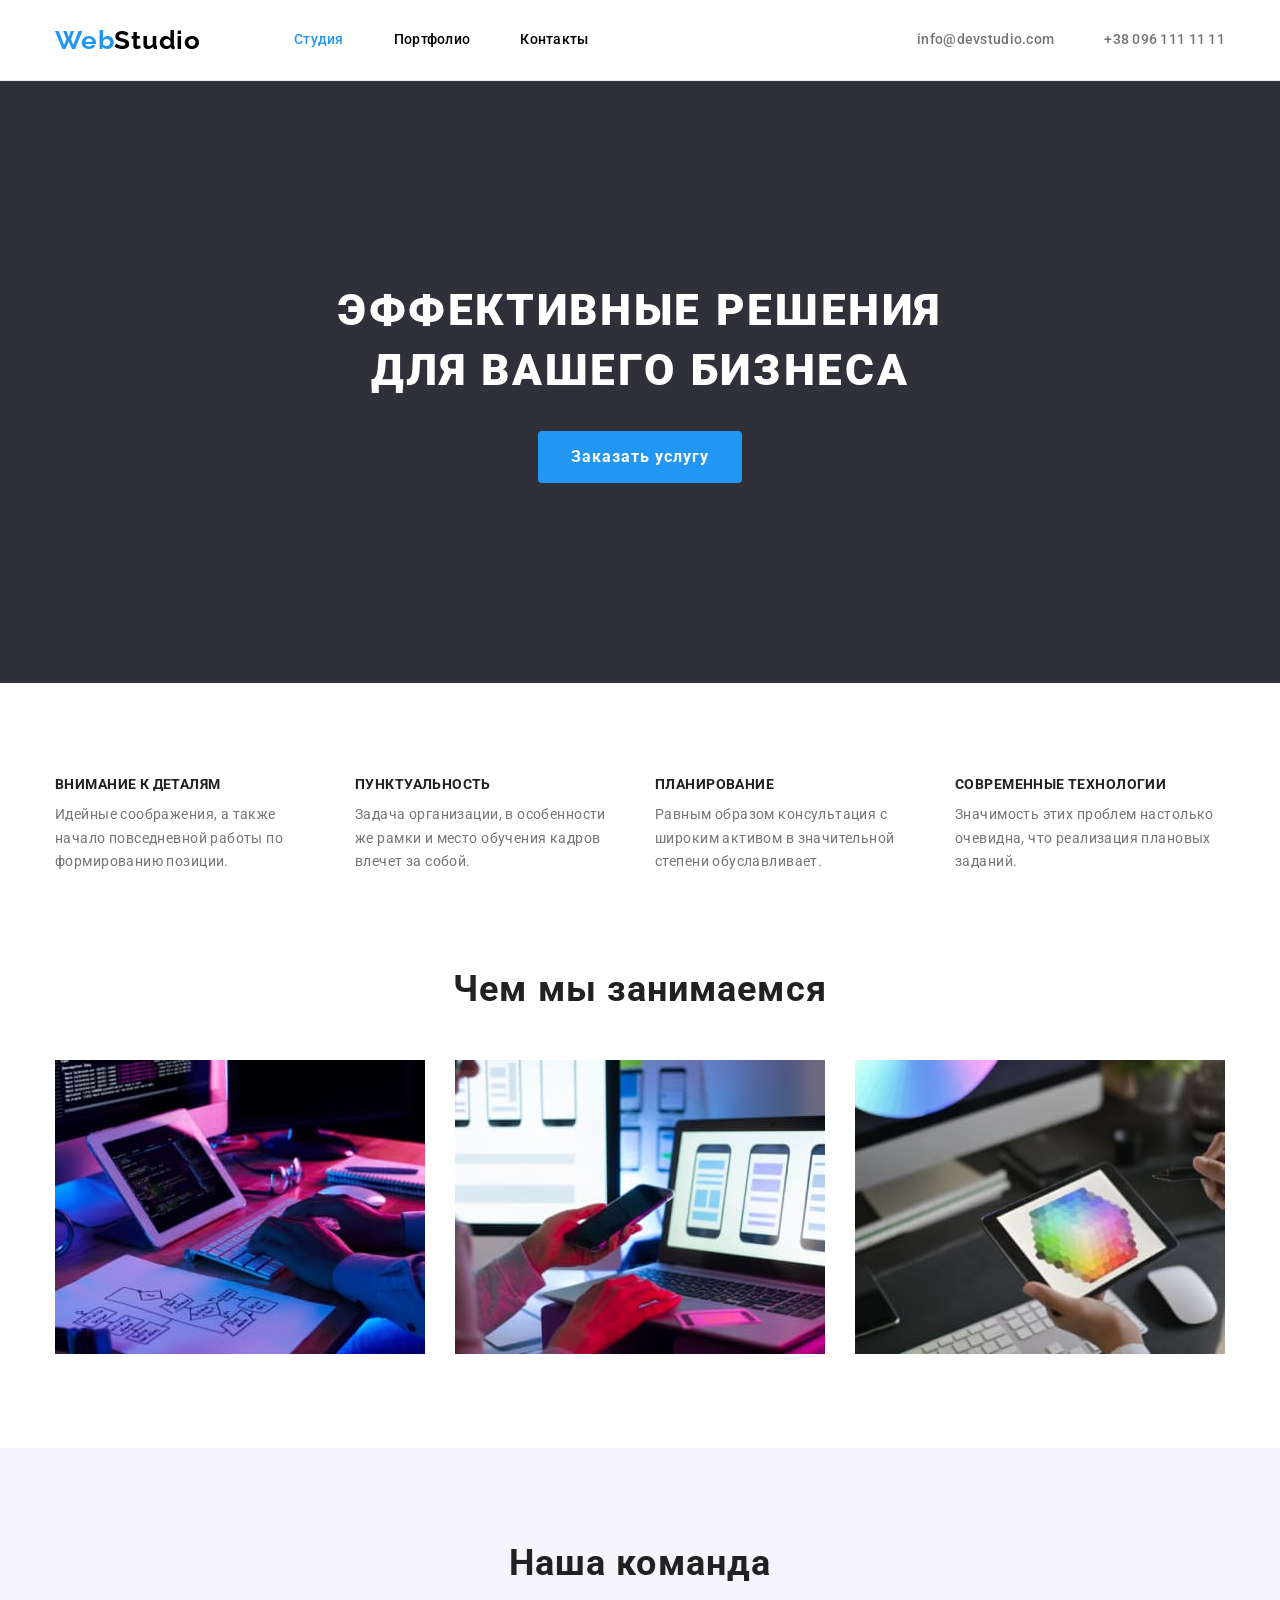
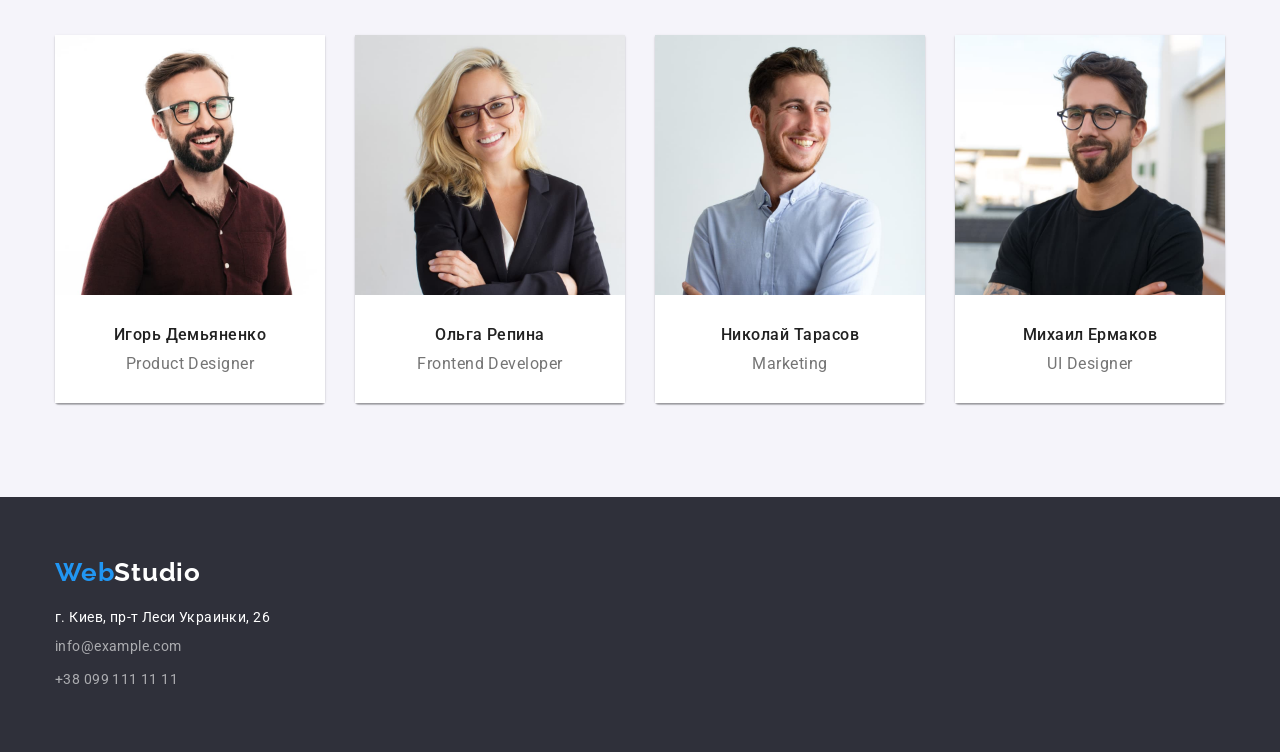
==== index.html @ 7be1dba1 "Добавлены файлы из третьего ДЗ" ====
<!DOCTYPE html>
<html lang="ru">
  <head>
    <meta charset="UTF-8" />
    <meta http-equiv="X-UA-Compatible" content="IE=edge" />
    <meta name="viewport" content="width=device-width, initial-scale=1.0" />
    <link
      href="https://fonts.googleapis.com/css2?family=Raleway:wght@700&family=Roboto:wght@400;500;700;900&display=swap"
      rel="stylesheet"
    />
    <link
      rel="stylesheet"
      href="https://cdnjs.cloudflare.com/ajax/libs/modern-normalize/1.1.0/modern-normalize.min.css"
      integrity="sha512-wpPYUAdjBVSE4KJnH1VR1HeZfpl1ub8YT/NKx4PuQ5NmX2tKuGu6U/JRp5y+Y8XG2tV+wKQpNHVUX03MfMFn9Q=="
      crossorigin="anonymous"
      referrerpolicy="no-referrer"
    />
    <link rel="stylesheet" href="./css/styles.css" />
    <title>Студия</title>
  </head>
  <body>
    <!-- Шапка сайта -->
    <header class="header">
      <div class="container nav">
        <nav class="header-nav nav">
          <a href="./index.html" class="logo link"
            >Web<span class="logo-header">Studio</span></a
          >
          <ul class="header-list list">
            <li class="header-item">
              <a href="./index.html" class="header-link link current">Студия</a>
            </li>
            <li class="header-item">
              <a href="./portfolio.html" class="header-link link">Портфолио</a>
            </li>
            <li class="header-item">
              <a href="" class="header-link link">Контакты</a>
            </li>
          </ul>
        </nav>
        <ul class="contact-list list">
          <li class="header-item">
            <a class="contact-link link" href="mailto:info@devstudio.com"
              >info@devstudio.com</a
            >
          </li>
          <li class="header-item">
            <a class="contact-link link" href="tel:+380961111111"
              >+38 096 111 11 11</a
            >
          </li>
        </ul>
      </div>
    </header>

    <!-- Основная часть сайта -->
    <main>
      <!-- Секция "герой" -->
      <section class="hero">
        <div class="container">
          <h1 class="hero-title">
            Эффективные решения <br />для вашего бизнеса
          </h1>
          <button type="button" class="hero-btn btn">Заказать услугу</button>
        </div>
      </section>

      <!-- Секция "особенности" -->
      <section class="features section">
        <div class="container">
          <h2 class="visually-hidden">Особенности вебстудии</h2>
          <ul class="features-list list">
            <li class="features-item">
              <h3 class="features-item-title">Внимание к деталям</h3>
              <p class="features-text">
                Идейные соображения, а также начало повседневной работы по
                формированию позиции.
              </p>
            </li>
            <li class="features-item">
              <h3 class="features-item-title">Пунктуальность</h3>
              <p class="features-text">
                Задача организации, в особенности же рамки и место обучения
                кадров влечет за собой.
              </p>
            </li>
            <li class="features-item">
              <h3 class="features-item-title">Планирование</h3>
              <p class="features-text">
                Равным образом консультация с широким активом в значительной
                степени обуславливает.
              </p>
            </li>
            <li class="features-item">
              <h3 class="features-item-title">Современные технологии</h3>
              <p class="features-text">
                Значимость этих проблем настолько очевидна, что реализация
                плановых заданий.
              </p>
            </li>
          </ul>
        </div>
      </section>

      <!-- Секция "Чем мы занимаемся" -->
      <section class="about section">
        <div class="container">
          <h2 class="about-title">Чем мы занимаемся</h2>
          <ul class="about-list list">
            <li class="about-item">
              <img
                src="./images/image1.jpg"
                alt="процесс разработки"
                width="370"
                height="294"
              />
            </li>
            <li class="about-item">
              <img
                src="./images/image2.jpg"
                alt="разработка мобильного приложения"
                width="370"
                height="294"
              />
            </li>
            <li class="about-item">
              <img
                src="./images/image3.jpg"
                alt="подбор цвета для веб дизайна"
                width="370"
                height="294"
              />
            </li>
          </ul>
        </div>
      </section>

      <!-- Секция "Наша команда" -->
      <section class="team section">
        <div class="container">
          <h2 class="team-header">Наша команда</h2>
          <ul class="team-list list">
            <li class="team-item">
              <img
                src="./images/photo1.jpg"
                alt="фото Игоря Демьяненко"
                width="270"
                height="260"
                class="image"
              />
              <div class="team-card">
                <h3 class="team-title">Игорь Демьяненко</h3>
                <p lang="en" class="team-text">Product Designer</p>
              </div>
            </li>
            <li class="team-item">
              <img
                src="./images/photo2.jpg"
                alt="фото Ольги Репиной"
                width="270"
                height="260"
                class="image"
              />
              <div class="team-card">
                <h3 class="team-title">Ольга Репина</h3>
                <p lang="en" class="team-text">Frontend Developer</p>
              </div>
            </li>
            <li class="team-item">
              <img
                src="./images/photo3.jpg"
                alt="фото Николая Тарасова"
                width="270"
                height="260"
                class="image"
              />
              <div class="team-card">
                <h3 class="team-title">Николай Тарасов</h3>
                <p lang="en" class="team-text">Marketing</p>
              </div>
            </li>
            <li class="team-item">
              <img
                src="./images/photo4.jpg"
                alt="фото Михаила Ермакова"
                width="270"
                height="260"
                class="image"
              />
              <div class="team-card">
                <h3 class="team-title">Михаил Ермаков</h3>
                <p lang="en" class="team-text">UI Designer</p>
              </div>
            </li>
          </ul>
        </div>
      </section>
    </main>

    <!-- Подвал сайта -->
    <footer class="footer">
      <div class="container">
        <a href="./index.html" class="logo link"
          >Web<span class="logo-footer">Studio</span></a
        >
        <address class="footer-address">
          <ul class="address-list list">
            <li class="address-item">
              <a
                href="https://goo.gl/maps/TXbuBhdWPS78tGni8"
                target="_blank"
                rel="noreferrer noopener"
                class="address-link link"
              >
                г. Киев, пр-т Леси Украинки, 26
              </a>
            </li>
            <li class="address-item">
              <a
                href="mailto:info@example.com"
                class="address-contact-link link"
                >info@example.com</a
              >
            </li>
            <li class="address-item">
              <a href="tel:+380991111111" class="address-contact-link link"
                >+38 099 111 11 11</a
              >
            </li>
          </ul>
        </address>
      </div>
    </footer>
  </body>
</html>
---- css/styles.css ----
:root {
  --main-title-color: #212121;
  --accent-color: #2196f3;
  --logo-header-color: #000000;
  --main-text-color: #757575;
  --hero-title-color: #ffffff;
  --hero-section-bgc: #2f303a;
  --team-section-bgc: #f5f4fa;
  --footer-bgc: #2f303a;
  --logo-footer-color: #ffffff;
  --team-card-bg-color: #ffffff;
}

/* Утилиты */
body {
  font-family: Roboto, sans-serif;
  color: var(--main-color-title);
}

address {
  font-style: normal;
}

h1,
h2,
h3,
h4,
h5,
h6,
p {
  margin: 0;
}

ul,
ol {
  margin: 0;
  padding-left: 0;
}

img {
  display: block;
}

.container {
  width: 1200px;
  padding-left: 15px;
  padding-right: 15px;
  margin: 0 auto;
}

.section {
  padding-top: 94px;
  padding-bottom: 94px;
}

.link {
  text-decoration: none;
}

.list {
  list-style: none;
}

.btn {
  cursor: pointer;
}

/* Header */

.header {
  border-bottom: 1px solid #ececec;
}

.nav {
  display: flex;
  align-items: center;
}

.logo {
  color: var(--accent-color);
  font-family: Raleway, sans-serif;
  font-weight: 700;
  font-size: 26px;
  line-height: 1.19;
  letter-spacing: 0.03em;
}

.logo-header {
  color: var(--logo-header-color);
}

.header-list {
  display: flex;
  margin-left: 93px;
}

.header-item:not(:last-child) {
  margin-right: 50px;
}

.header-link {
  display: block;
  padding-bottom: 32px;
  padding-top: 32px;

  font-weight: 500;
  font-size: 14px;
  line-height: 1.14;
  letter-spacing: 0.02em;
  color: var(--main-color-title);
}

.header-link.current {
  color: var(--accent-color);
}

.header-link:hover,
.header-link:focus {
  color: var(--accent-color);
}

.contact-list {
  display: flex;
  margin-left: auto;
}

.contact-link {
  display: block;
  padding-bottom: 32px;
  padding-top: 32px;

  color: var(--main-text-color);
  font-weight: 500;
  font-size: 14px;
  line-height: 1.14;
  letter-spacing: 0.02em;
}

.contact-link:hover,
.contact-link:focus {
  color: var(--accent-color);
}

/* Hero */

.hero {
  padding-top: 200px;
  padding-bottom: 200px;
  text-align: center;
  background-color: var(--hero-section-bgc);
}

.hero-title {
  margin-bottom: 30px;
  font-weight: 900;
  font-size: 44px;
  line-height: 1.36;
  letter-spacing: 0.06em;
  text-transform: uppercase;
  color: var(--hero-title-color);
}

.hero-btn {
  display: inline-block;
  border: 1px solid transparent;
  border-radius: 4px;
  padding: 10px 32px;
  min-width: 200px;

  font-family: inherit;
  font-weight: 700;
  font-size: 16px;
  line-height: 1.875;
  letter-spacing: 0.06em;
  color: var(--hero-title-color);
  background-color: var(--accent-color);
}

.hero-btn:hover {
  color: var(--hero-title-color);
  background-color: #248be0;
}

/* Features */

.visually-hidden {
  position: absolute;
  width: 1px;
  height: 1px;
  margin: -1px;
  border: 0;
  padding: 0;

  white-space: nowrap;
  clip-path: inset(100%);
  clip: rect(0 0 0 0);
  overflow: hidden;
}
.features-list {
  display: flex;
  flex-wrap: wrap;
}

.features-item {
  width: 270px;
}

.features-item:not(:last-child) {
  margin-right: 30px;
}

.features-item-title {
  font-size: 14px;
  line-height: 1.14;
  letter-spacing: 0.03em;
  text-transform: uppercase;
  color: var(--main-title-color);
  margin-bottom: 10px;
}

.features-text {
  font-size: 14px;
  line-height: 1.71;
  letter-spacing: 0.03em;
  color: var(--main-text-color);
}

/* About */
.about {
  padding-top: 0;
}

.about-title {
  margin-bottom: 50px;

  font-size: 36px;
  line-height: 1.17;
  text-align: center;
  letter-spacing: 0.03em;
  color: var(--main-title-color);
}

.about-list {
  display: flex;
  flex-wrap: wrap;
}

.about-item {
  width: calc((100% - 60px) / 3);
  margin-right: 30px;
}

.about-item:nth-child(3n) {
  margin-right: 0;
}

/* Team */

.team {
  background-color: var(--team-section-bgc);
}

.team-header {
  margin-bottom: 50px;

  font-size: 36px;
  line-height: 1.17;
  text-align: center;
  letter-spacing: 0.03em;
  color: var(--main-title-color);
}

.team-list {
  display: flex;
  flex-wrap: wrap;
}

.team-item {
  width: calc((100% - 90px) / 4);
  margin-right: 30px;
  box-shadow: 0px 1px 3px rgb(0 0 0 / 12%), 0px 1px 1px rgb(0 0 0 / 14%),
    0px 2px 1px rgb(0 0 0 / 20%);
  border-radius: 0px 0px 4px 4px;
}

.team-item:nth-child(4n) {
  margin-right: 0;
}
.image {
  display: block;
  max-width: 100%;
}
.team-card {
  margin: 0;
  padding: 30px;
  text-align: center;
  background-color: var(--team-card-bg-color);
}

.team-title {
  margin-bottom: 10px;
  font-weight: 500;
  font-size: 16px;
  line-height: 1.19;
  text-align: center;
  letter-spacing: 0.03em;
  color: var(--main-title-color);
}

.team-text {
  font-size: 16px;
  line-height: 1.19;
  text-align: center;
  letter-spacing: 0.03em;
  color: var(--main-text-color);
}

/* Footer */

.footer {
  background-color: var(--footer-bgc);
  padding-top: 60px;
  padding-bottom: 60px;
}

.logo-footer {
  color: var(--logo-footer-color);
}

.container > .logo {
  display: block;
  margin-bottom: 20px;
}

.address-item .address-link {
  margin-bottom: 9px;
  font-size: 14px;
  line-height: 1.71px;
  letter-spacing: 0.03em;
  color: var(--hero-title-color);
}

.address-item:nth-child(3n) {
  margin-bottom: 0;
}

.address-link:hover,
.address-link:focus {
  color: var(--accent-color);
}

.address-contact-link {
  margin-bottom: 9px;
  font-size: 14px;
  line-height: 1.71;
  letter-spacing: 0.03em;
  color: rgba(255, 255, 255, 0.6);
}

.address-contact-link:hover,
.address-contact-link:focus {
  color: var(--accent-color);
}

.address-item {
  margin-bottom: 9px;
}

/* Portfolio Page */

.portfolio-btns {
  display: flex;
  justify-content: center;
  margin-bottom: 50px;
}

.portfolio-list {
  display: flex;
  flex-wrap: wrap;
}

.portfolio-item {
  width: calc((100% - 60px) / 3);
  margin-right: 30px;
  margin-bottom: 30px;
}

.portfolio-item:nth-child(3n) {
  margin-right: 0;
}

.portfolio-item:nth-last-child(-n + 3) {
  margin-bottom: 0;
}

.portfolio-btn-item {
  border-radius: 4px;
}

.portfolio-btn-item:not(:last-child) {
  margin-right: 8px;
}

.portfolio-btn {
  display: inline-block;
  border: none;
  padding: 10px 32px;
  min-width: 73px;
  border-radius: 4px;

  font-family: inherit;
  font-weight: 500;
  font-size: 16px;
  line-height: 1.63;
  text-align: center;
  letter-spacing: 0.03em;
  color: #212121;
  background-color: #f5f4f2;
}

.portfolio-btn:hover,
.portfolio-btn:focus {
  color: var(--hero-title-color);
  background-color: var(--accent-color);
}

.card-text {
  padding: 20px 24px;
  border: 1px solid #eeeeee;
}
.portfolio-title {
  margin-bottom: 4px;
  font-size: 18px;
  line-height: 2;
  letter-spacing: 0.06em;
  color: var(--main-title-color);
}

.portfolio-text {
  font-size: 16px;
  line-height: 1.86;
  letter-spacing: 0.03em;
  color: var(--main-text-color);
}

.btn-current {
  color: var(--hero-title-color);
  background-color: var(--accent-color);
}
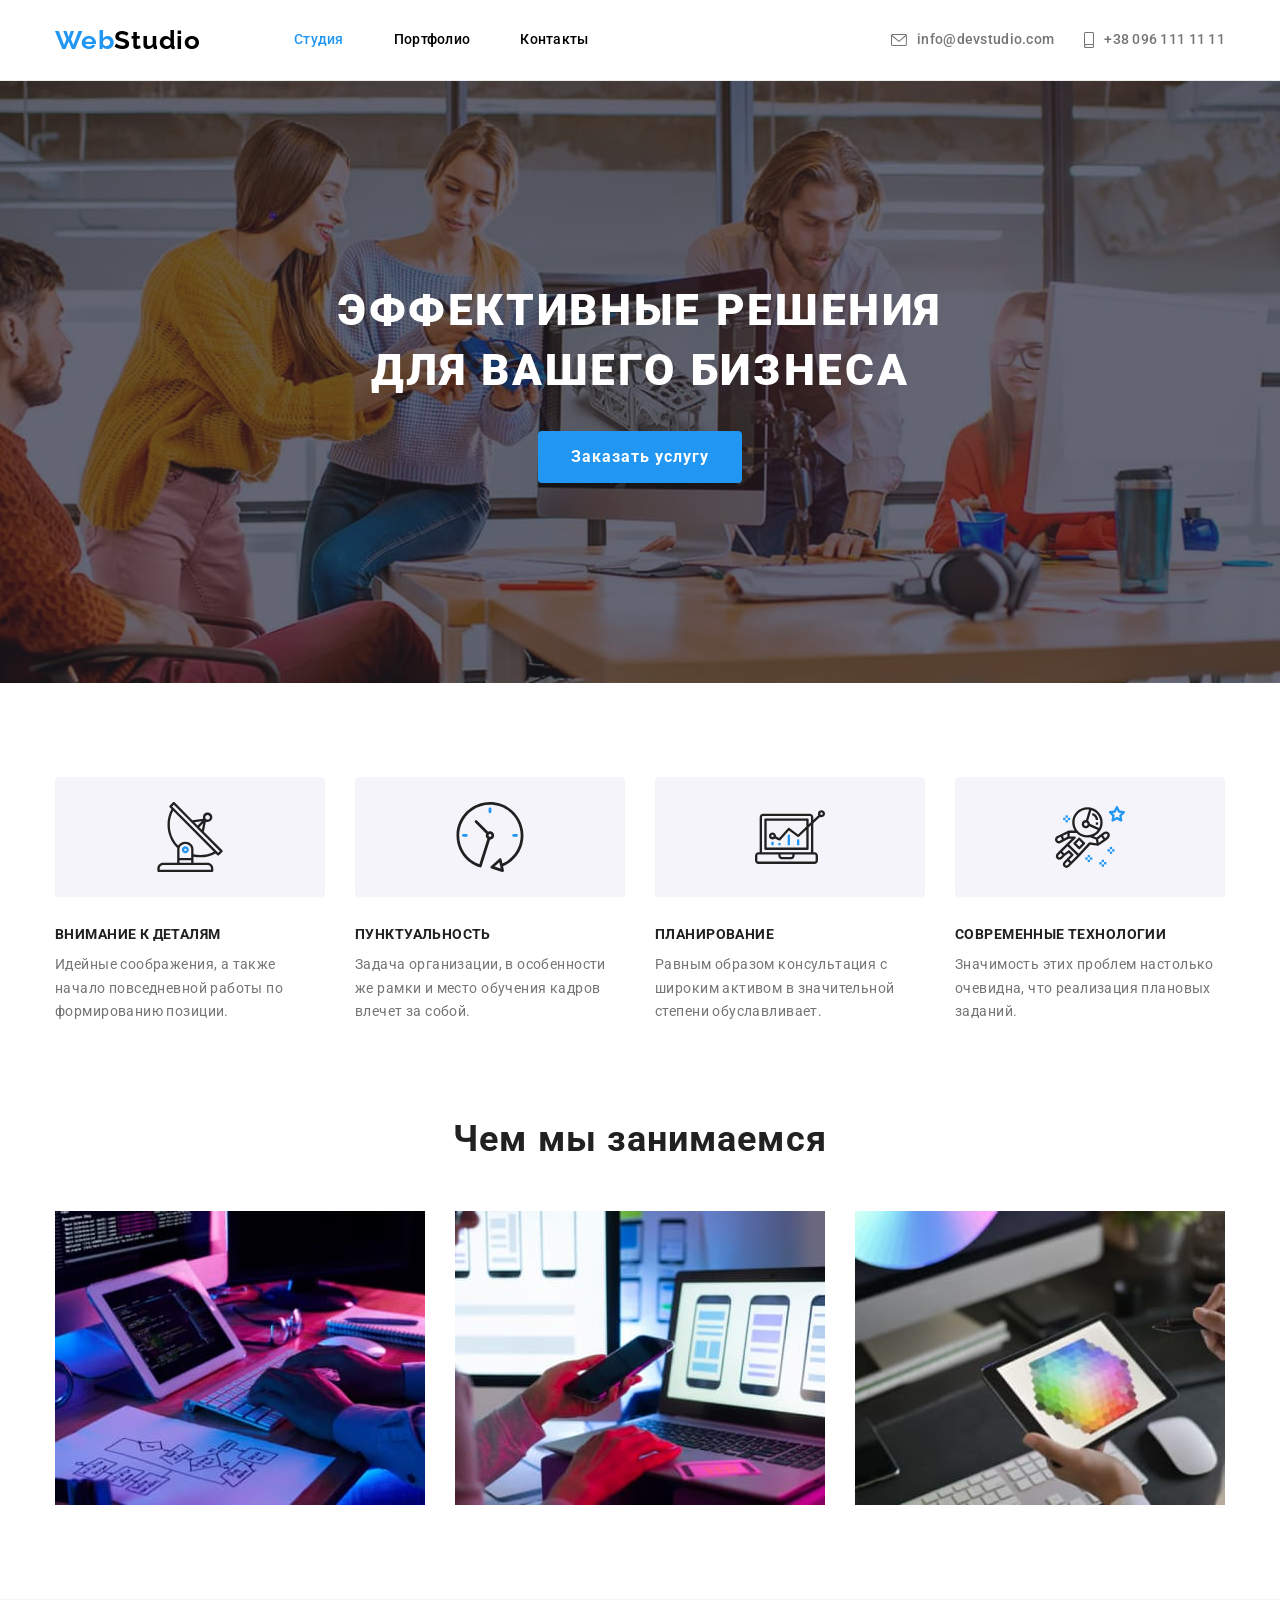
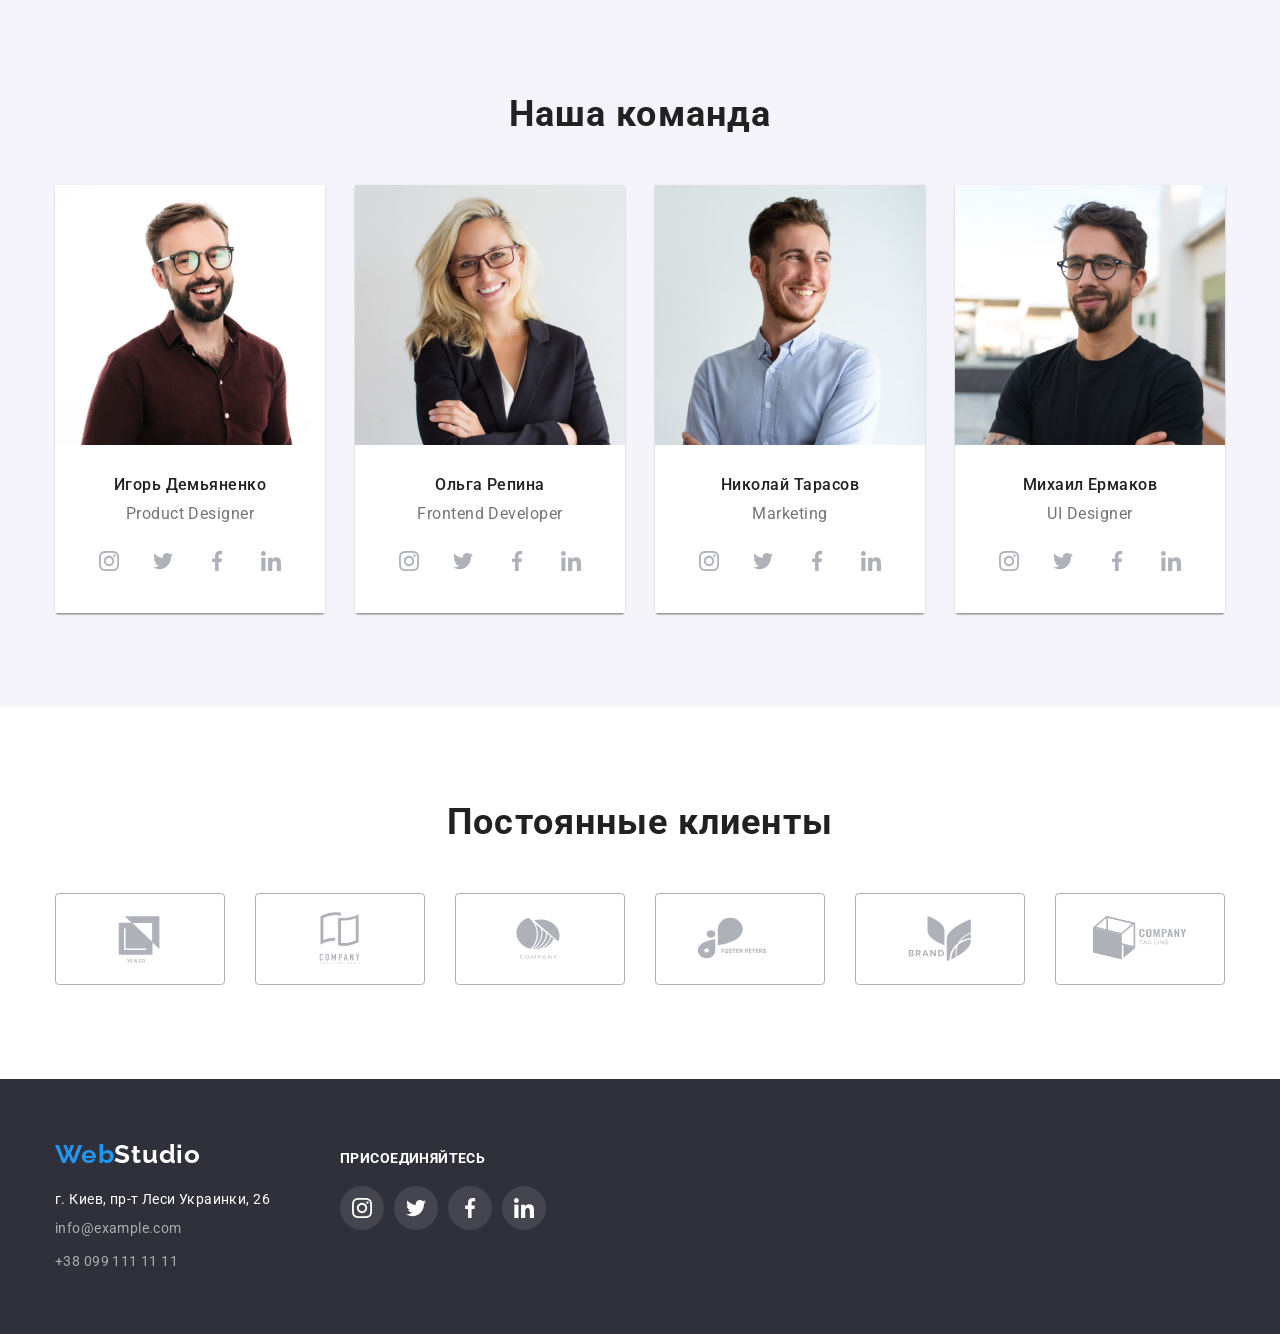
==== commit dca6dcf7: "Добавлены декоративные элементы" ====
--- a/index.html
+++ b/index.html
@@ -39,15 +39,21 @@
           </ul>
         </nav>
         <ul class="contact-list list">
-          <li class="header-item">
-            <a class="contact-link link" href="mailto:info@devstudio.com"
-              >info@devstudio.com</a
-            >
-          </li>
-          <li class="header-item">
-            <a class="contact-link link" href="tel:+380961111111"
-              >+38 096 111 11 11</a
-            >
+          <li class="contact-item">
+            <a href="mailto:info@devstudio.com" class="contact-link link">
+              <svg class="contact-icon" width="16" height="12">
+                <use href="./images/symbol-defs.svg#icon-mail"></use>
+              </svg>
+              info@devstudio.com
+            </a>
+          </li>
+          <li class="contact-item">
+            <a href="tel:+380961111111" class="contact-link link">
+              <svg class="contact-icon" width="10" height="16">
+                <use href="./images/symbol-defs.svg#icon-smartphone"></use>
+              </svg>
+              +38 096 111 11 11
+            </a>
           </li>
         </ul>
       </div>
@@ -71,6 +77,11 @@
           <h2 class="visually-hidden">Особенности вебстудии</h2>
           <ul class="features-list list">
             <li class="features-item">
+              <div class="features-pic">
+                <svg class="features-icon" width="70" height="70">
+                  <use href="./images/symbol-defs.svg#icon-antenna"></use>
+                </svg>
+              </div>
               <h3 class="features-item-title">Внимание к деталям</h3>
               <p class="features-text">
                 Идейные соображения, а также начало повседневной работы по
@@ -78,6 +89,11 @@
               </p>
             </li>
             <li class="features-item">
+              <div class="features-pic">
+                <svg class="features-icon" width="70" height="70">
+                  <use href="./images/symbol-defs.svg#icon-clock"></use>
+                </svg>
+              </div>
               <h3 class="features-item-title">Пунктуальность</h3>
               <p class="features-text">
                 Задача организации, в особенности же рамки и место обучения
@@ -85,6 +101,11 @@
               </p>
             </li>
             <li class="features-item">
+              <div class="features-pic">
+                <svg class="features-icon" width="70" height="70">
+                  <use href="./images/symbol-defs.svg#icon-diagram"></use>
+                </svg>
+              </div>
               <h3 class="features-item-title">Планирование</h3>
               <p class="features-text">
                 Равным образом консультация с широким активом в значительной
@@ -92,6 +113,11 @@
               </p>
             </li>
             <li class="features-item">
+              <div class="features-pic">
+                <svg class="features-icon" width="70" height="70">
+                  <use href="./images/symbol-defs.svg#icon-astronaut"></use>
+                </svg>
+              </div>
               <h3 class="features-item-title">Современные технологии</h3>
               <p class="features-text">
                 Значимость этих проблем настолько очевидна, что реализация
@@ -138,7 +164,7 @@
       <!-- Секция "Наша команда" -->
       <section class="team section">
         <div class="container">
-          <h2 class="team-header">Наша команда</h2>
+          <h2 class="team-title">Наша команда</h2>
           <ul class="team-list list">
             <li class="team-item">
               <img
@@ -149,8 +175,42 @@
                 class="image"
               />
               <div class="team-card">
-                <h3 class="team-title">Игорь Демьяненко</h3>
-                <p lang="en" class="team-text">Product Designer</p>
+                <h3 class="team-card-title">Игорь Демьяненко</h3>
+                <p lang="en" class="team-card-text">Product Designer</p>
+                <ul class="team-soc-list list">
+                  <li class="team-soc-item">
+                    <a href="Instagram.com" class="team-soc-link">
+                      <svg class="team-soc-icon" width="20" height="20">
+                        <use
+                          href="./images/symbol-defs.svg#icon-instagram"
+                        ></use></svg
+                    ></a>
+                  </li>
+                  <li class="team-soc-item">
+                    <a href="Twitter.com" class="team-soc-link">
+                      <svg class="team-soc-icon" width="20" height="20">
+                        <use
+                          href="./images/symbol-defs.svg#icon-twitter"
+                        ></use></svg
+                    ></a>
+                  </li>
+                  <li class="team-soc-item">
+                    <a href="Facebook.com" class="team-soc-link">
+                      <svg class="team-soc-icon" width="20" height="20">
+                        <use
+                          href="./images/symbol-defs.svg#icon-facebook"
+                        ></use></svg
+                    ></a>
+                  </li>
+                  <li class="team-soc-item">
+                    <a href="Linkedin.com/" class="team-soc-link">
+                      <svg class="team-soc-icon" width="20" height="20">
+                        <use
+                          href="./images/symbol-defs.svg#icon-linkedin"
+                        ></use></svg
+                    ></a>
+                  </li>
+                </ul>
               </div>
             </li>
             <li class="team-item">
@@ -162,8 +222,42 @@
                 class="image"
               />
               <div class="team-card">
-                <h3 class="team-title">Ольга Репина</h3>
-                <p lang="en" class="team-text">Frontend Developer</p>
+                <h3 class="team-card-title">Ольга Репина</h3>
+                <p lang="en" class="team-card-text">Frontend Developer</p>
+                <ul class="team-soc-list list">
+                  <li class="team-soc-item">
+                    <a href="Instagram.com" class="team-soc-link">
+                      <svg class="team-soc-icon" width="20" height="20">
+                        <use
+                          href="./images/symbol-defs.svg#icon-instagram"
+                        ></use></svg
+                    ></a>
+                  </li>
+                  <li class="team-soc-item">
+                    <a href="Twitter.com" class="team-soc-link">
+                      <svg class="team-soc-icon" width="20" height="20">
+                        <use
+                          href="./images/symbol-defs.svg#icon-twitter"
+                        ></use></svg
+                    ></a>
+                  </li>
+                  <li class="team-soc-item">
+                    <a href="Facebook.com" class="team-soc-link">
+                      <svg class="team-soc-icon" width="20" height="20">
+                        <use
+                          href="./images/symbol-defs.svg#icon-facebook"
+                        ></use></svg
+                    ></a>
+                  </li>
+                  <li class="team-soc-item">
+                    <a href="Linkedin.com/" class="team-soc-link">
+                      <svg class="team-soc-icon" width="20" height="20">
+                        <use
+                          href="./images/symbol-defs.svg#icon-linkedin"
+                        ></use></svg
+                    ></a>
+                  </li>
+                </ul>
               </div>
             </li>
             <li class="team-item">
@@ -175,8 +269,43 @@
                 class="image"
               />
               <div class="team-card">
-                <h3 class="team-title">Николай Тарасов</h3>
-                <p lang="en" class="team-text">Marketing</p>
+                <h3 class="team-card-title">Николай Тарасов</h3>
+                <p lang="en" class="team-card-text">Marketing</p>
+                <ul class="team-soc-list list">
+                  <li class="team-soc-item">
+                    <a href="Instagram.com" class="team-soc-link">
+                      <svg class="team-soc-icon" width="20" height="20">
+                        <use
+                          href="./images/symbol-defs.svg#icon-instagram"
+                        ></use></svg
+                    ></a>
+                  </li>
+                  <li class="team-soc-item">
+                    <a href="Twitter.com" class="team-soc-link">
+                      <svg class="team-soc-icon" width="20" height="20">
+                        <use
+                          href="./images/symbol-defs.svg#icon-twitter"
+                        ></use></svg
+                    ></a>
+                  </li>
+                  <li class="team-soc-item">
+                    <a href="Facebook.com" class="team-soc-link">
+                      <svg class="team-soc-icon" width="20" height="20">
+                        <use
+                          href="./images/symbol-defs.svg#icon-facebook"
+                        ></use></svg
+                    ></a>
+                  </li>
+                  <li class="team-soc-item">
+                    <a href="Linkedin.com/" class="team-soc-link">
+                      <svg class="team-soc-icon" width="20" height="20">
+                        <use
+                          href="./images/symbol-defs.svg#icon-linkedin"
+                        ></use>
+                      </svg>
+                    </a>
+                  </li>
+                </ul>
               </div>
             </li>
             <li class="team-item">
@@ -188,8 +317,42 @@
                 class="image"
               />
               <div class="team-card">
-                <h3 class="team-title">Михаил Ермаков</h3>
-                <p lang="en" class="team-text">UI Designer</p>
+                <h3 class="team-card-title">Михаил Ермаков</h3>
+                <p lang="en" class="team-card-text">UI Designer</p>
+                <ul class="team-soc-list list">
+                  <li class="team-soc-item">
+                    <a href="Instagram.com" class="team-soc-link">
+                      <svg class="team-soc-icon" width="20" height="20">
+                        <use
+                          href="./images/symbol-defs.svg#icon-instagram"
+                        ></use></svg
+                    ></a>
+                  </li>
+                  <li class="team-soc-item">
+                    <a href="Twitter.com" class="team-soc-link">
+                      <svg class="team-soc-icon" width="20" height="20">
+                        <use
+                          href="./images/symbol-defs.svg#icon-twitter"
+                        ></use></svg
+                    ></a>
+                  </li>
+                  <li class="team-soc-item">
+                    <a href="Facebook.com" class="team-soc-link">
+                      <svg class="team-soc-icon" width="20" height="20">
+                        <use
+                          href="./images/symbol-defs.svg#icon-facebook"
+                        ></use></svg
+                    ></a>
+                  </li>
+                  <li class="team-soc-item">
+                    <a href="Linkedin.com/" class="team-soc-link">
+                      <svg class="team-soc-icon" width="20" height="20">
+                        <use
+                          href="./images/symbol-defs.svg#icon-linkedin"
+                        ></use></svg
+                    ></a>
+                  </li>
+                </ul>
               </div>
             </li>
           </ul>
@@ -197,38 +360,118 @@
       </section>
     </main>
 
+    <!-- Секция "Постоянные клиенты" -->
+    <section class="clients section">
+      <div class="container">
+        <h2 class="clients-title">Постоянные клиенты</h2>
+        <ul class="clients-list list">
+          <li class="clients-item">
+            <a href="" class="clients-link">
+              <svg class="clients-icon" width="106" height="60">
+                <use href="./images/symbol-defs.svg#icon-logo1"></use>
+              </svg>
+            </a>
+          </li>
+          <li class="clients-item">
+            <a href="" class="clients-link"
+              ><svg class="clients-icon" width="106" height="60">
+                <use href="./images/symbol-defs.svg#icon-logo2"></use></svg
+            ></a>
+          </li>
+          <li class="clients-item">
+            <a href="" class="clients-link"
+              ><svg class="clients-icon" width="106" height="60">
+                <use href="./images/symbol-defs.svg#icon-logo3"></use></svg
+            ></a>
+          </li>
+          <li class="clients-item">
+            <a href="" class="clients-link"
+              ><svg class="clients-icon" width="106" height="60">
+                <use href="./images/symbol-defs.svg#icon-logo4"></use></svg
+            ></a>
+          </li>
+          <li class="clients-item">
+            <a href="" class="clients-link"
+              ><svg class="clients-icon" width="106" height="60">
+                <use href="./images/symbol-defs.svg#icon-logo5"></use></svg
+            ></a>
+          </li>
+          <li class="clients-item">
+            <a href="" class="clients-link"
+              ><svg class="clients-icon" width="106" height="60">
+                <use href="./images/symbol-defs.svg#icon-logo6"></use></svg
+            ></a>
+          </li>
+        </ul>
+      </div>
+    </section>
+
     <!-- Подвал сайта -->
     <footer class="footer">
-      <div class="container">
-        <a href="./index.html" class="logo link"
-          >Web<span class="logo-footer">Studio</span></a
-        >
-        <address class="footer-address">
-          <ul class="address-list list">
-            <li class="address-item">
-              <a
-                href="https://goo.gl/maps/TXbuBhdWPS78tGni8"
-                target="_blank"
-                rel="noreferrer noopener"
-                class="address-link link"
-              >
-                г. Киев, пр-т Леси Украинки, 26
+      <div class="container blocks">
+        <div class="footer-contacts">
+          <a href="./index.html" class="logo link"
+            >Web<span class="logo-footer">Studio</span></a
+          >
+          <address class="footer-address">
+            <ul class="address-list list">
+              <li class="address-item">
+                <a
+                  href="https://goo.gl/maps/TXbuBhdWPS78tGni8"
+                  target="_blank"
+                  rel="noreferrer noopener"
+                  class="address-link link"
+                >
+                  г. Киев, пр-т Леси Украинки, 26
+                </a>
+              </li>
+              <li class="address-item">
+                <a
+                  href="mailto:info@example.com"
+                  class="address-contact-link link"
+                  >info@example.com</a
+                >
+              </li>
+              <li class="address-item">
+                <a href="tel:+380991111111" class="address-contact-link link"
+                  >+38 099 111 11 11</a
+                >
+              </li>
+            </ul>
+          </address>
+        </div>
+        <div class="footer-social">
+          <h2 class="footer-social-title">Присоединяйтесь</h2>
+          <ul class="soc-list list">
+            <li class="soc-item">
+              <a href="Instagram.com" class="soc-link">
+                <svg class="soc-icon" width="20" height="20">
+                  <use
+                    href="./images/symbol-defs.svg#icon-instagram"
+                  ></use></svg
+              ></a>
+            </li>
+            <li class="soc-item">
+              <a href="Twitter.com" class="soc-link">
+                <svg class="soc-icon" width="20" height="20">
+                  <use href="./images/symbol-defs.svg#icon-twitter"></use></svg
+              ></a>
+            </li>
+            <li class="soc-item">
+              <a href="Facebook.com" class="soc-link">
+                <svg class="soc-icon" width="20" height="20">
+                  <use href="./images/symbol-defs.svg#icon-facebook"></use></svg
+              ></a>
+            </li>
+            <li class="soc-item">
+              <a href="Linkedin.com/" class="soc-link">
+                <svg class="soc-icon" width="20" height="20">
+                  <use href="./images/symbol-defs.svg#icon-linkedin"></use>
+                </svg>
               </a>
             </li>
-            <li class="address-item">
-              <a
-                href="mailto:info@example.com"
-                class="address-contact-link link"
-                >info@example.com</a
-              >
-            </li>
-            <li class="address-item">
-              <a href="tel:+380991111111" class="address-contact-link link"
-                >+38 099 111 11 11</a
-              >
-            </li>
           </ul>
-        </address>
+        </div>
       </div>
     </footer>
   </body>
--- a/css/styles.css
+++ b/css/styles.css
@@ -9,6 +9,7 @@
   --footer-bgc: #2f303a;
   --logo-footer-color: #ffffff;
   --team-card-bg-color: #ffffff;
+  --team-soc-icon-color: #afb1b8;
 }
 
 /* Утилиты */
@@ -124,8 +125,14 @@
   margin-left: auto;
 }
 
+.contact-item:not(:last-child) {
+  margin-right: 30px;
+}
+
 .contact-link {
-  display: block;
+  display: inline-flex;
+  align-items: center;
+  justify-content: center;
   padding-bottom: 32px;
   padding-top: 32px;
 
@@ -134,6 +141,11 @@
   font-size: 14px;
   line-height: 1.14;
   letter-spacing: 0.02em;
+}
+
+.contact-icon {
+  margin-right: 10px;
+  fill: currentColor;
 }
 
 .contact-link:hover,
@@ -148,6 +160,16 @@
   padding-bottom: 200px;
   text-align: center;
   background-color: var(--hero-section-bgc);
+  background-image: linear-gradient(
+      to right,
+      rgba(47, 48, 58, 0.4),
+      rgba(47, 48, 58, 0.4)
+    ),
+    url(../images/hero.jpg);
+  max-width: 1600px;
+  background-repeat: no-repeat;
+  background-position: center;
+  background-size: cover;
 }
 
 .hero-title {
@@ -196,6 +218,7 @@
   clip: rect(0 0 0 0);
   overflow: hidden;
 }
+
 .features-list {
   display: flex;
   flex-wrap: wrap;
@@ -207,6 +230,18 @@
 
 .features-item:not(:last-child) {
   margin-right: 30px;
+}
+
+.features-pic {
+  display: flex;
+  justify-content: center;
+  align-items: center;
+  width: 270px;
+  height: 120px;
+  margin-bottom: 30px;
+
+  background: var(--team-section-bgc);
+  border-radius: 4px;
 }
 
 .features-item-title {
@@ -260,7 +295,7 @@
   background-color: var(--team-section-bgc);
 }
 
-.team-header {
+.team-title {
   margin-bottom: 50px;
 
   font-size: 36px;
@@ -297,22 +332,88 @@
   background-color: var(--team-card-bg-color);
 }
 
-.team-title {
+.team-card-title {
   margin-bottom: 10px;
   font-weight: 500;
   font-size: 16px;
   line-height: 1.19;
   text-align: center;
   letter-spacing: 0.03em;
+
   color: var(--main-title-color);
 }
 
-.team-text {
+.team-card-text {
+  margin-bottom: 16px;
+
   font-size: 16px;
   line-height: 1.19;
   text-align: center;
   letter-spacing: 0.03em;
   color: var(--main-text-color);
+}
+
+.team-soc-list {
+  display: flex;
+  justify-content: center;
+}
+
+.team-soc-item:not(:last-child) {
+  margin-right: 10px;
+}
+
+.team-soc-link {
+  display: flex;
+  justify-content: center;
+  align-items: center;
+  width: 44px;
+  height: 44px;
+  border-radius: 50%;
+  align-items: center;
+  fill: var(--team-soc-icon-color);
+}
+
+.team-soc-link:hover,
+.team-soc-link:focus {
+  background-color: #2196f3;
+  fill: var(--hero-title-color);
+}
+
+/* Clients */
+.clients-title {
+  margin-bottom: 50px;
+
+  font-size: 36px;
+  line-height: 1.17;
+  text-align: center;
+  letter-spacing: 0.03em;
+  color: var(--main-title-color);
+}
+
+.clients-list {
+  display: flex;
+  justify-content: center;
+}
+
+.clients-item:not(:last-child) {
+  margin-right: 30px;
+}
+
+.clients-link {
+  display: flex;
+  justify-content: center;
+  align-items: center;
+  width: 170px;
+  height: 92px;
+  border: 1px solid #afb1b8;
+  border-radius: 4px;
+  fill: var(--team-soc-icon-color);
+}
+
+.clients-link:hover,
+.clients-link:focus {
+  border: 1px solid var(--accent-color);
+  fill: var(--accent-color);
 }
 
 /* Footer */
@@ -327,11 +428,20 @@
   color: var(--logo-footer-color);
 }
 
-.container > .logo {
+.footer-contacts > .logo {
   display: block;
   margin-bottom: 20px;
 }
 
+.container.blocks {
+  display: flex;
+  align-items: baseline;
+}
+
+.footer-contacts {
+  margin-right: 70px;
+}
+
 .address-item .address-link {
   margin-bottom: 9px;
   font-size: 14px;
@@ -340,8 +450,8 @@
   color: var(--hero-title-color);
 }
 
-.address-item:nth-child(3n) {
-  margin-bottom: 0;
+.address-item:not(:last-child) {
+  margin-bottom: 9px;
 }
 
 .address-link:hover,
@@ -362,8 +472,40 @@
   color: var(--accent-color);
 }
 
-.address-item {
-  margin-bottom: 9px;
+.footer-social-title {
+  margin-bottom: 20px;
+
+  font-size: 14px;
+  line-height: 16px;
+  letter-spacing: 0.03em;
+  text-transform: uppercase;
+  color: var(--hero-title-color);
+}
+
+.soc-list {
+  display: flex;
+  justify-content: center;
+}
+
+.soc-item:not(:last-child) {
+  margin-right: 10px;
+}
+
+.soc-link {
+  display: flex;
+  justify-content: center;
+  align-items: center;
+  width: 44px;
+  height: 44px;
+  border-radius: 50%;
+  background-color: rgba(255, 255, 255, 0.1);
+  align-items: center;
+  fill: var(--hero-title-color);
+}
+
+.soc-link:hover,
+.soc-link:focus {
+  background-color: var(--accent-color);
 }
 
 /* Portfolio Page */
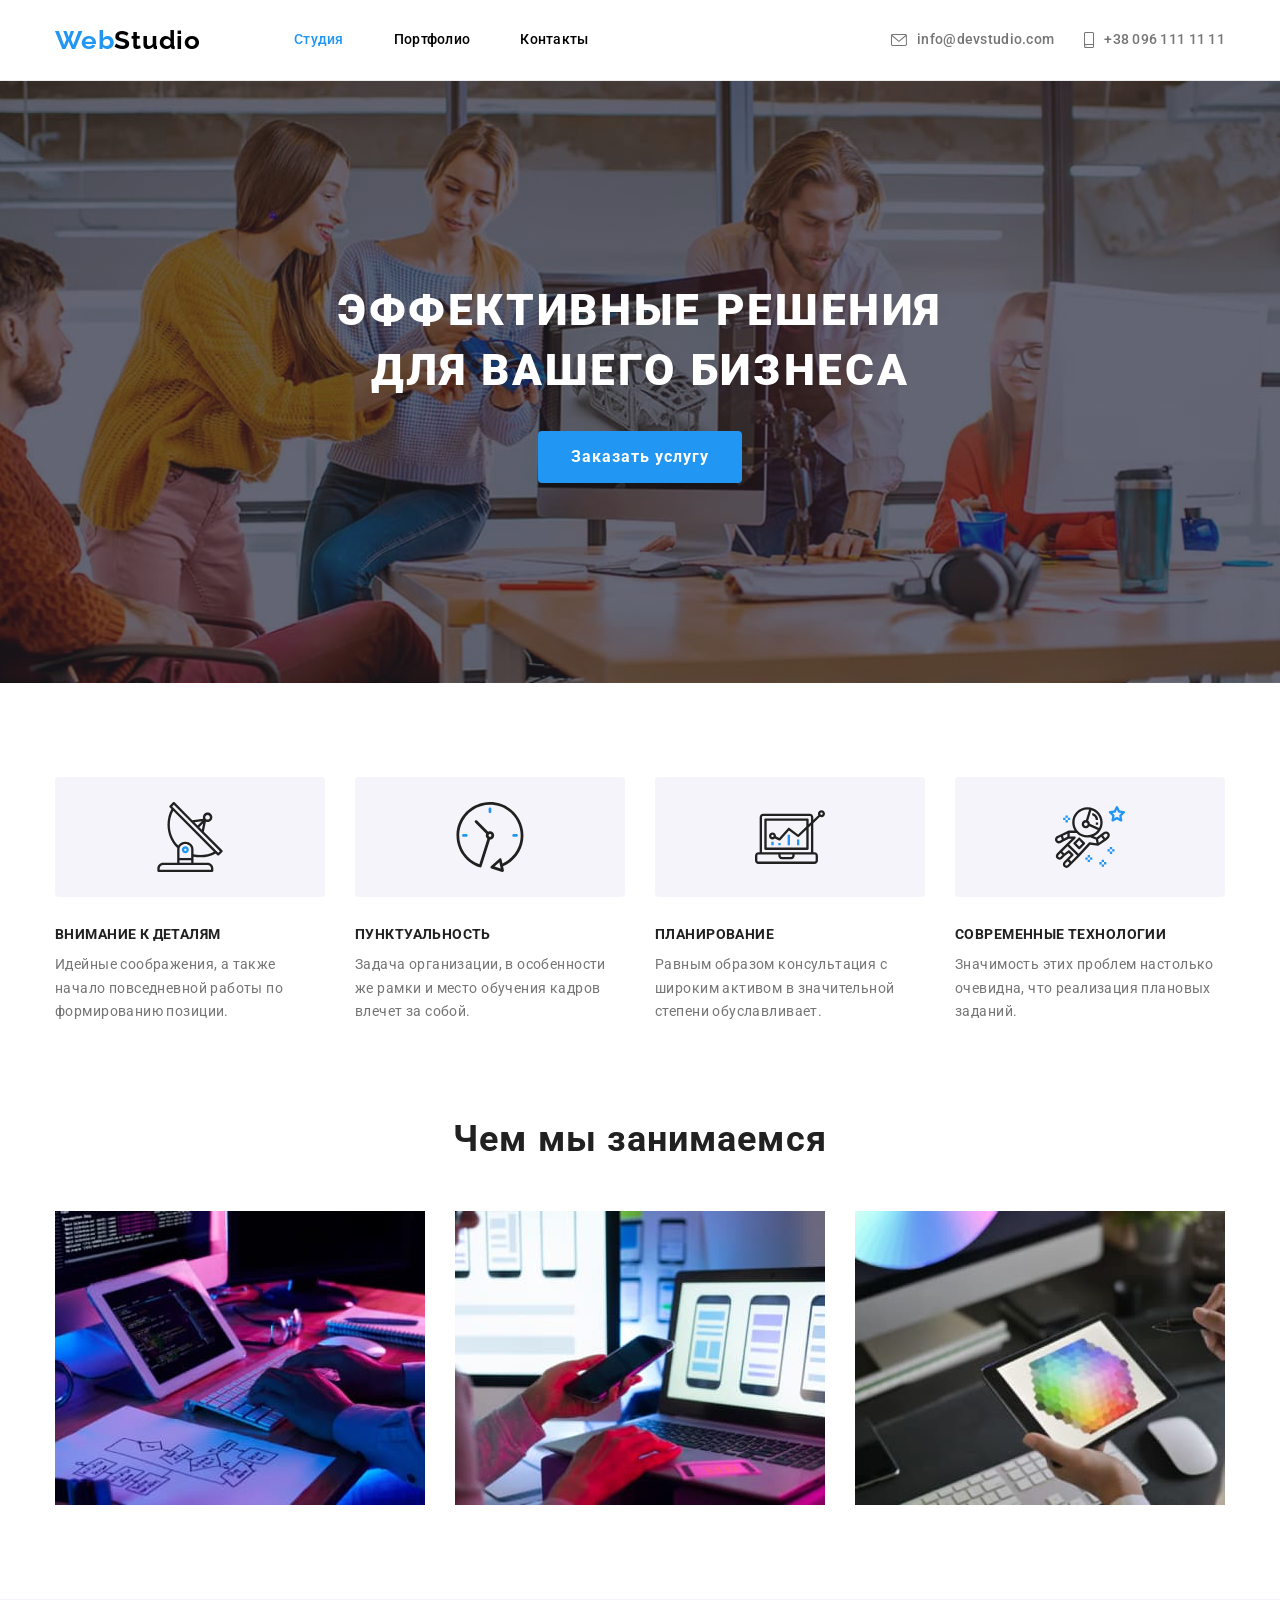
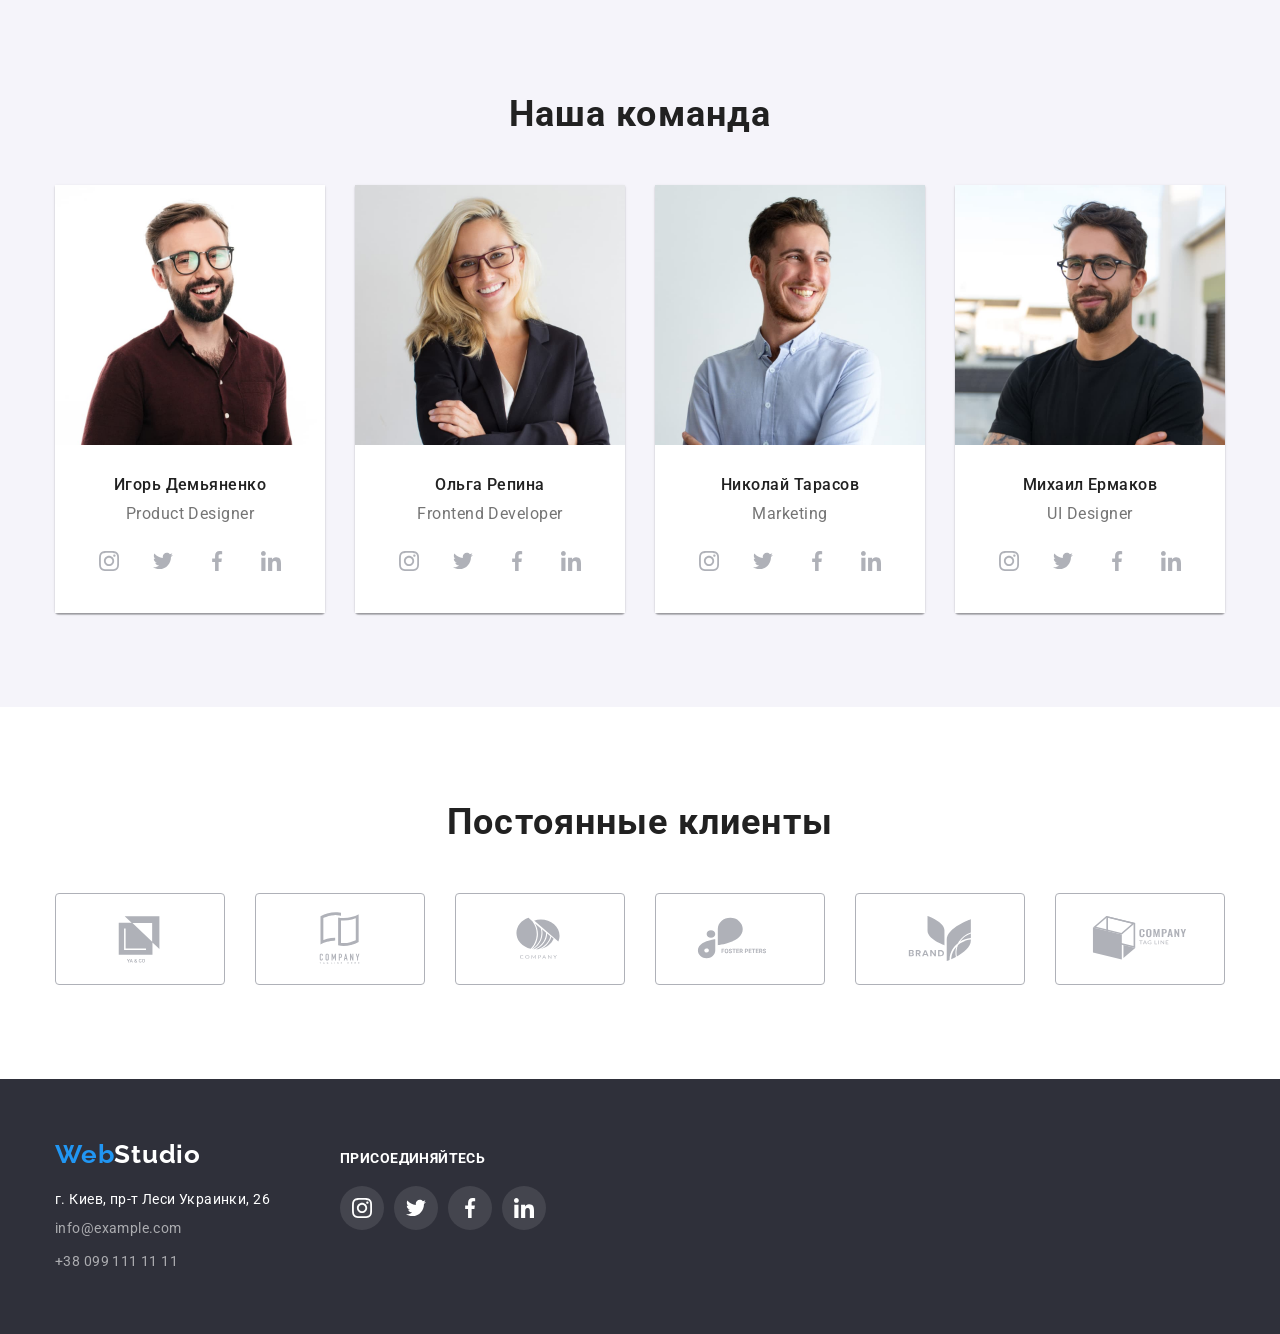
==== commit e0941f95: "Оптимизированы svg файлы" ====
--- a/index.html
+++ b/index.html
@@ -42,7 +42,7 @@
           <li class="contact-item">
             <a href="mailto:info@devstudio.com" class="contact-link link">
               <svg class="contact-icon" width="16" height="12">
-                <use href="./images/symbol-defs.svg#icon-mail"></use>
+                <use href="./images/symbol-defs.svg#icon-envelope"></use>
               </svg>
               info@devstudio.com
             </a>
--- a/css/styles.css
+++ b/css/styles.css
@@ -375,7 +375,7 @@
 
 .team-soc-link:hover,
 .team-soc-link:focus {
-  background-color: #2196f3;
+  background-color: var(--accent-color);
   fill: var(--hero-title-color);
 }
 
@@ -589,3 +589,7 @@
   color: var(--hero-title-color);
   background-color: var(--accent-color);
 }
+
+.portfolio-link {
+  display: block;
+}
